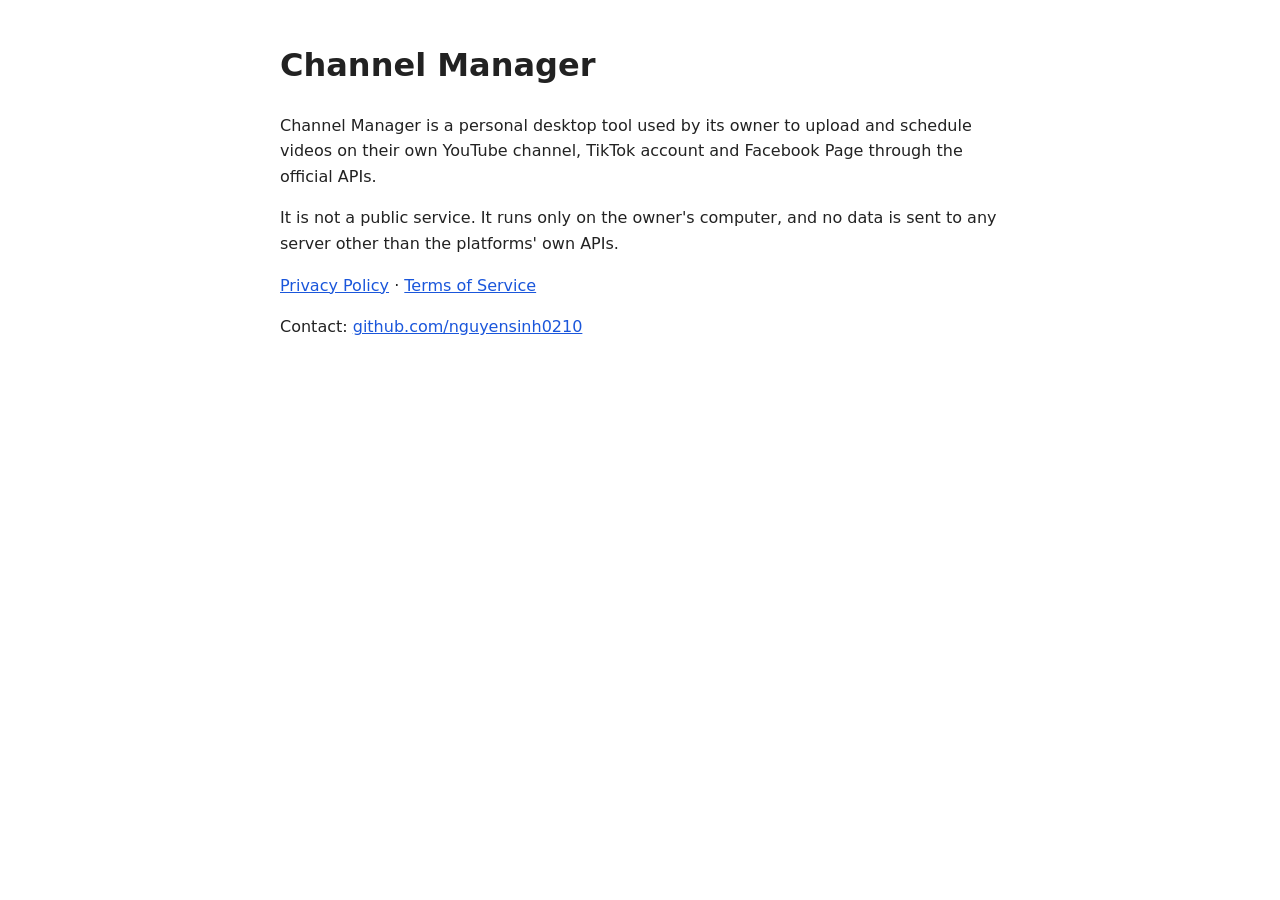
==== index.html @ 72dd4228 "Add Channel Manager home page, privacy policy and terms Co-Authored-By: Claude Opus 5.5 <noreply@ant" ====
<!doctype html>
<html lang="en">
<head>
  <meta charset="utf-8">
  <meta name="viewport" content="width=device-width, initial-scale=1">
  <title>Channel Manager</title>
  <style>
    body { font-family: system-ui, sans-serif; max-width: 720px; margin: 40px auto; padding: 0 16px; line-height: 1.6; color: #222; }
    a { color: #1a56db; }
  </style>
</head>
<body>
  <h1>Channel Manager</h1>
  <p>Channel Manager is a personal desktop tool used by its owner to upload and schedule videos
     on their own YouTube channel, TikTok account and Facebook Page through the official APIs.</p>
  <p>It is not a public service. It runs only on the owner's computer, and no data is sent to any server
     other than the platforms' own APIs.</p>
  <p><a href="privacy.html">Privacy Policy</a> · <a href="terms.html">Terms of Service</a></p>
  <p>Contact: <a href="https://github.com/nguyensinh0210">github.com/nguyensinh0210</a></p>
</body>
</html>
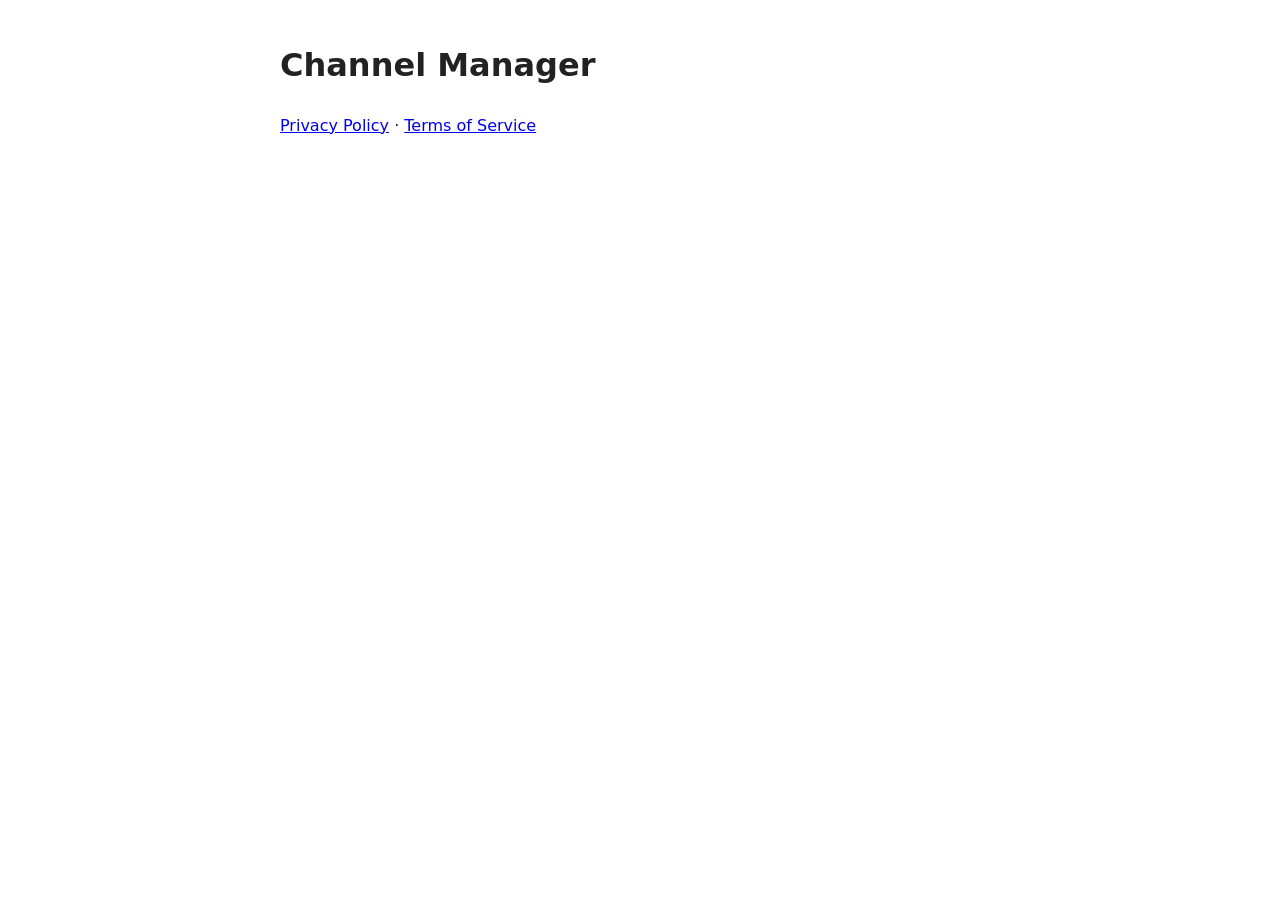
==== commit 2c04e062: "Shorten pages to minimal privacy policy and terms Co-Authored-By: Claude Opus 5.5 <noreply@anthropic" ====
--- a/index.html
+++ b/index.html
@@ -3,19 +3,14 @@
 <head>
   <meta charset="utf-8">
   <meta name="viewport" content="width=device-width, initial-scale=1">
+  <meta name="robots" content="noindex">
   <title>Channel Manager</title>
   <style>
     body { font-family: system-ui, sans-serif; max-width: 720px; margin: 40px auto; padding: 0 16px; line-height: 1.6; color: #222; }
-    a { color: #1a56db; }
   </style>
 </head>
 <body>
   <h1>Channel Manager</h1>
-  <p>Channel Manager is a personal desktop tool used by its owner to upload and schedule videos
-     on their own YouTube channel, TikTok account and Facebook Page through the official APIs.</p>
-  <p>It is not a public service. It runs only on the owner's computer, and no data is sent to any server
-     other than the platforms' own APIs.</p>
   <p><a href="privacy.html">Privacy Policy</a> · <a href="terms.html">Terms of Service</a></p>
-  <p>Contact: <a href="https://github.com/nguyensinh0210">github.com/nguyensinh0210</a></p>
 </body>
 </html>
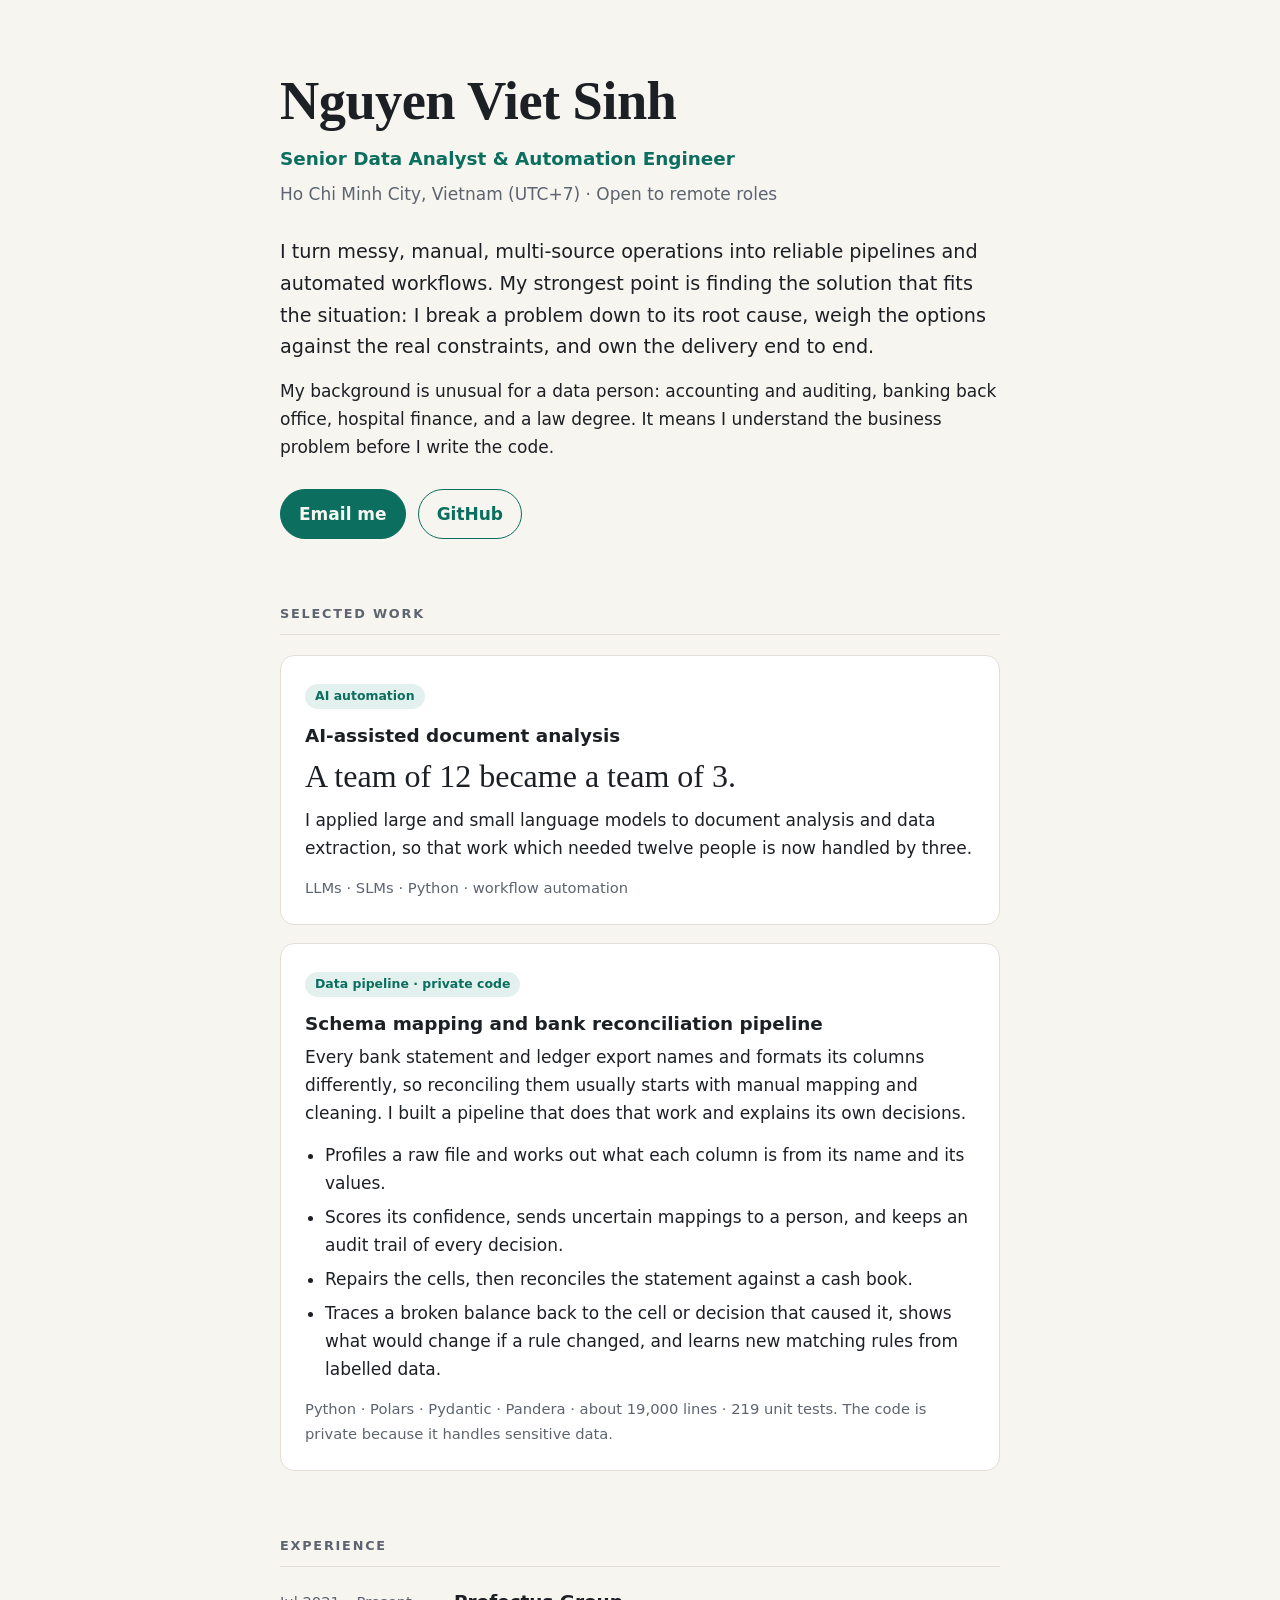
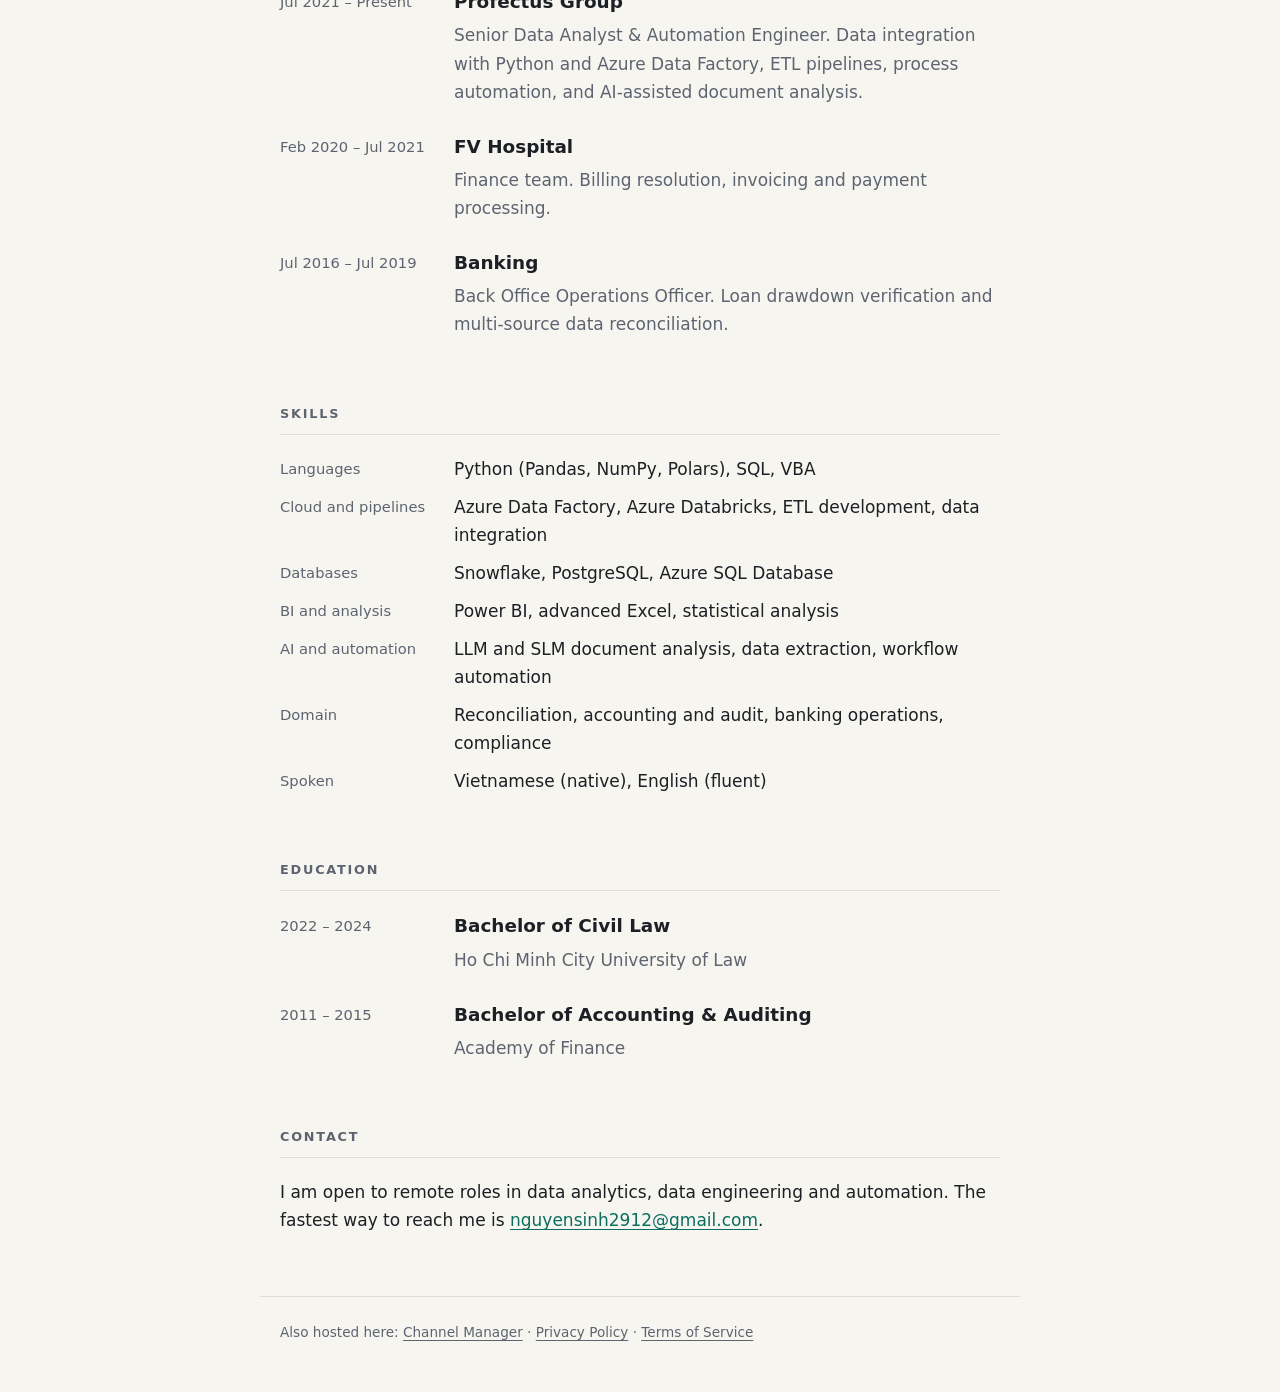
==== commit c5fe032d: "Add personal bio as home page; move Channel Manager page to channel-manager.html Co-Authored-By: Cla" ====
--- a/index.html
+++ b/index.html
@@ -3,14 +3,145 @@
 <head>
   <meta charset="utf-8">
   <meta name="viewport" content="width=device-width, initial-scale=1">
-  <meta name="robots" content="noindex">
-  <title>Channel Manager</title>
+  <title>Nguyen Viet Sinh | Data &amp; Automation Engineer</title>
+  <meta name="description" content="Senior data analyst and automation engineer in Ho Chi Minh City. Data pipelines, reconciliation and AI-assisted automation. Open to remote roles.">
   <style>
-    body { font-family: system-ui, sans-serif; max-width: 720px; margin: 40px auto; padding: 0 16px; line-height: 1.6; color: #222; }
+    :root {
+      --bg: #f7f5f0; --surface: #ffffff; --text: #1c1f24; --muted: #5d6470;
+      --line: #e2ded5; --accent: #0b6e5f; --accent-soft: #e3f1ee;
+    }
+    @media (prefers-color-scheme: dark) {
+      :root {
+        --bg: #14171a; --surface: #1c2024; --text: #e8e6e1; --muted: #9aa1ab;
+        --line: #2c3238; --accent: #5cc9b5; --accent-soft: #1d3530;
+      }
+    }
+    * { box-sizing: border-box; }
+    body {
+      margin: 0; background: var(--bg); color: var(--text);
+      font-family: system-ui, -apple-system, "Segoe UI", Roboto, sans-serif;
+      line-height: 1.65; font-size: 17px;
+    }
+    main { max-width: 760px; margin: 0 auto; padding: 72px 20px 48px; }
+    a { color: var(--accent); text-underline-offset: 3px; }
+    h1 { font-family: Georgia, "Times New Roman", serif; font-size: clamp(2.2rem, 7vw, 3.4rem); line-height: 1.1; margin: 0 0 12px; letter-spacing: -0.01em; }
+    h2 { font-size: 0.8rem; text-transform: uppercase; letter-spacing: 0.14em; color: var(--muted); margin: 64px 0 20px; padding-bottom: 10px; border-bottom: 1px solid var(--line); }
+    h3 { font-size: 1.15rem; margin: 0 0 4px; }
+    p { margin: 0 0 14px; }
+    .role { font-size: 1.15rem; color: var(--accent); font-weight: 600; margin: 0 0 6px; }
+    .where { color: var(--muted); margin: 0 0 28px; }
+    .lead { font-size: 1.2rem; max-width: 62ch; }
+    .links { display: flex; flex-wrap: wrap; gap: 12px; margin-top: 28px; }
+    .btn { display: inline-block; padding: 10px 18px; border-radius: 999px; text-decoration: none; font-weight: 600; border: 1px solid var(--accent); }
+    .btn.primary { background: var(--accent); color: var(--bg); }
+    .card { background: var(--surface); border: 1px solid var(--line); border-radius: 14px; padding: 24px; margin-bottom: 18px; }
+    .card .tag { display: inline-block; font-size: 0.78rem; background: var(--accent-soft); color: var(--accent); padding: 2px 10px; border-radius: 999px; margin-bottom: 12px; font-weight: 600; }
+    .stat { font-family: Georgia, serif; font-size: 2rem; line-height: 1.2; margin: 6px 0 10px; }
+    .card ul { margin: 10px 0 0; padding-left: 20px; }
+    .card li { margin-bottom: 6px; }
+    .stack { color: var(--muted); font-size: 0.92rem; margin: 14px 0 0; }
+    .job { display: grid; grid-template-columns: 150px 1fr; gap: 6px 24px; margin-bottom: 26px; }
+    .job .when { color: var(--muted); font-size: 0.92rem; padding-top: 3px; }
+    .job p { margin: 0; color: var(--muted); }
+    .skills { display: grid; grid-template-columns: 150px 1fr; gap: 10px 24px; margin: 0; }
+    .skills dt { color: var(--muted); font-size: 0.92rem; padding-top: 2px; }
+    .skills dd { margin: 0; }
+    footer { max-width: 760px; margin: 0 auto; padding: 24px 20px 48px; color: var(--muted); font-size: 0.85rem; border-top: 1px solid var(--line); }
+    footer a { color: var(--muted); }
+    @media (max-width: 560px) {
+      main { padding-top: 48px; }
+      .job, .skills { grid-template-columns: 1fr; gap: 2px; }
+      .skills dd { margin-bottom: 10px; }
+    }
   </style>
 </head>
 <body>
-  <h1>Channel Manager</h1>
-  <p><a href="privacy.html">Privacy Policy</a> · <a href="terms.html">Terms of Service</a></p>
+<main>
+  <header>
+    <h1>Nguyen Viet Sinh</h1>
+    <p class="role">Senior Data Analyst &amp; Automation Engineer</p>
+    <p class="where">Ho Chi Minh City, Vietnam (UTC+7) · Open to remote roles</p>
+    <p class="lead">I turn messy, manual, multi-source operations into reliable pipelines and automated workflows. My strongest point is finding the solution that fits the situation: I break a problem down to its root cause, weigh the options against the real constraints, and own the delivery end to end.</p>
+    <p>My background is unusual for a data person: accounting and auditing, banking back office, hospital finance, and a law degree. It means I understand the business problem before I write the code.</p>
+    <div class="links">
+      <a class="btn primary" href="mailto:nguyensinh2912@gmail.com">Email me</a>
+      <a class="btn" href="https://github.com/nguyensinh0210">GitHub</a>
+    </div>
+  </header>
+
+  <h2>Selected work</h2>
+
+  <article class="card">
+    <span class="tag">AI automation</span>
+    <h3>AI-assisted document analysis</h3>
+    <p class="stat">A team of 12 became a team of 3.</p>
+    <p>I applied large and small language models to document analysis and data extraction, so that work which needed twelve people is now handled by three.</p>
+    <p class="stack">LLMs · SLMs · Python · workflow automation</p>
+  </article>
+
+  <article class="card">
+    <span class="tag">Data pipeline · private code</span>
+    <h3>Schema mapping and bank reconciliation pipeline</h3>
+    <p>Every bank statement and ledger export names and formats its columns differently, so reconciling them usually starts with manual mapping and cleaning. I built a pipeline that does that work and explains its own decisions.</p>
+    <ul>
+      <li>Profiles a raw file and works out what each column is from its name and its values.</li>
+      <li>Scores its confidence, sends uncertain mappings to a person, and keeps an audit trail of every decision.</li>
+      <li>Repairs the cells, then reconciles the statement against a cash book.</li>
+      <li>Traces a broken balance back to the cell or decision that caused it, shows what would change if a rule changed, and learns new matching rules from labelled data.</li>
+    </ul>
+    <p class="stack">Python · Polars · Pydantic · Pandera · about 19,000 lines · 219 unit tests. The code is private because it handles sensitive data.</p>
+  </article>
+
+  <h2>Experience</h2>
+
+  <div class="job">
+    <div class="when">Jul 2021 – Present</div>
+    <div>
+      <h3>Profectus Group</h3>
+      <p>Senior Data Analyst &amp; Automation Engineer. Data integration with Python and Azure Data Factory, ETL pipelines, process automation, and AI-assisted document analysis.</p>
+    </div>
+  </div>
+  <div class="job">
+    <div class="when">Feb 2020 – Jul 2021</div>
+    <div>
+      <h3>FV Hospital</h3>
+      <p>Finance team. Billing resolution, invoicing and payment processing.</p>
+    </div>
+  </div>
+  <div class="job">
+    <div class="when">Jul 2016 – Jul 2019</div>
+    <div>
+      <h3>Banking</h3>
+      <p>Back Office Operations Officer. Loan drawdown verification and multi-source data reconciliation.</p>
+    </div>
+  </div>
+
+  <h2>Skills</h2>
+  <dl class="skills">
+    <dt>Languages</dt><dd>Python (Pandas, NumPy, Polars), SQL, VBA</dd>
+    <dt>Cloud and pipelines</dt><dd>Azure Data Factory, Azure Databricks, ETL development, data integration</dd>
+    <dt>Databases</dt><dd>Snowflake, PostgreSQL, Azure SQL Database</dd>
+    <dt>BI and analysis</dt><dd>Power BI, advanced Excel, statistical analysis</dd>
+    <dt>AI and automation</dt><dd>LLM and SLM document analysis, data extraction, workflow automation</dd>
+    <dt>Domain</dt><dd>Reconciliation, accounting and audit, banking operations, compliance</dd>
+    <dt>Spoken</dt><dd>Vietnamese (native), English (fluent)</dd>
+  </dl>
+
+  <h2>Education</h2>
+  <div class="job">
+    <div class="when">2022 – 2024</div>
+    <div><h3>Bachelor of Civil Law</h3><p>Ho Chi Minh City University of Law</p></div>
+  </div>
+  <div class="job">
+    <div class="when">2011 – 2015</div>
+    <div><h3>Bachelor of Accounting &amp; Auditing</h3><p>Academy of Finance</p></div>
+  </div>
+
+  <h2>Contact</h2>
+  <p>I am open to remote roles in data analytics, data engineering and automation. The fastest way to reach me is <a href="mailto:nguyensinh2912@gmail.com">nguyensinh2912@gmail.com</a>.</p>
+</main>
+<footer>
+  Also hosted here: <a href="channel-manager.html">Channel Manager</a> · <a href="privacy.html">Privacy Policy</a> · <a href="terms.html">Terms of Service</a>
+</footer>
 </body>
 </html>
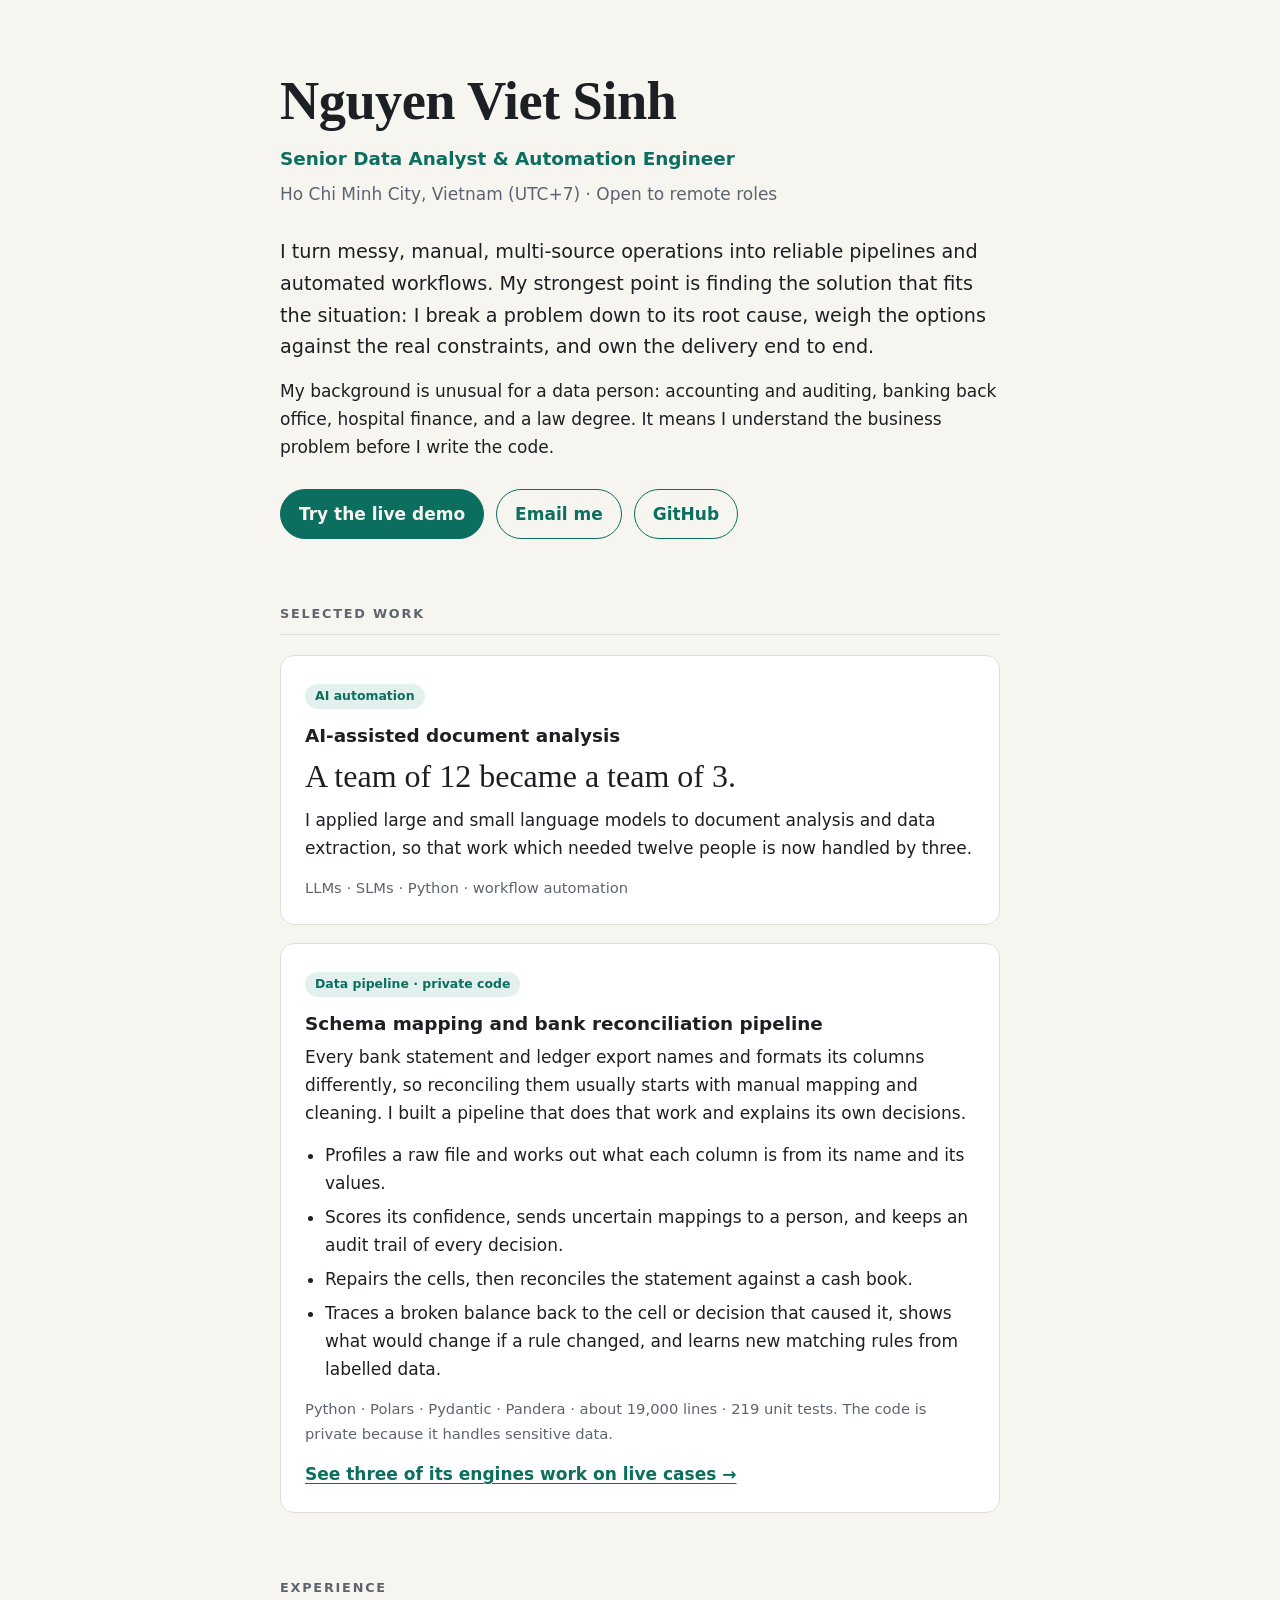
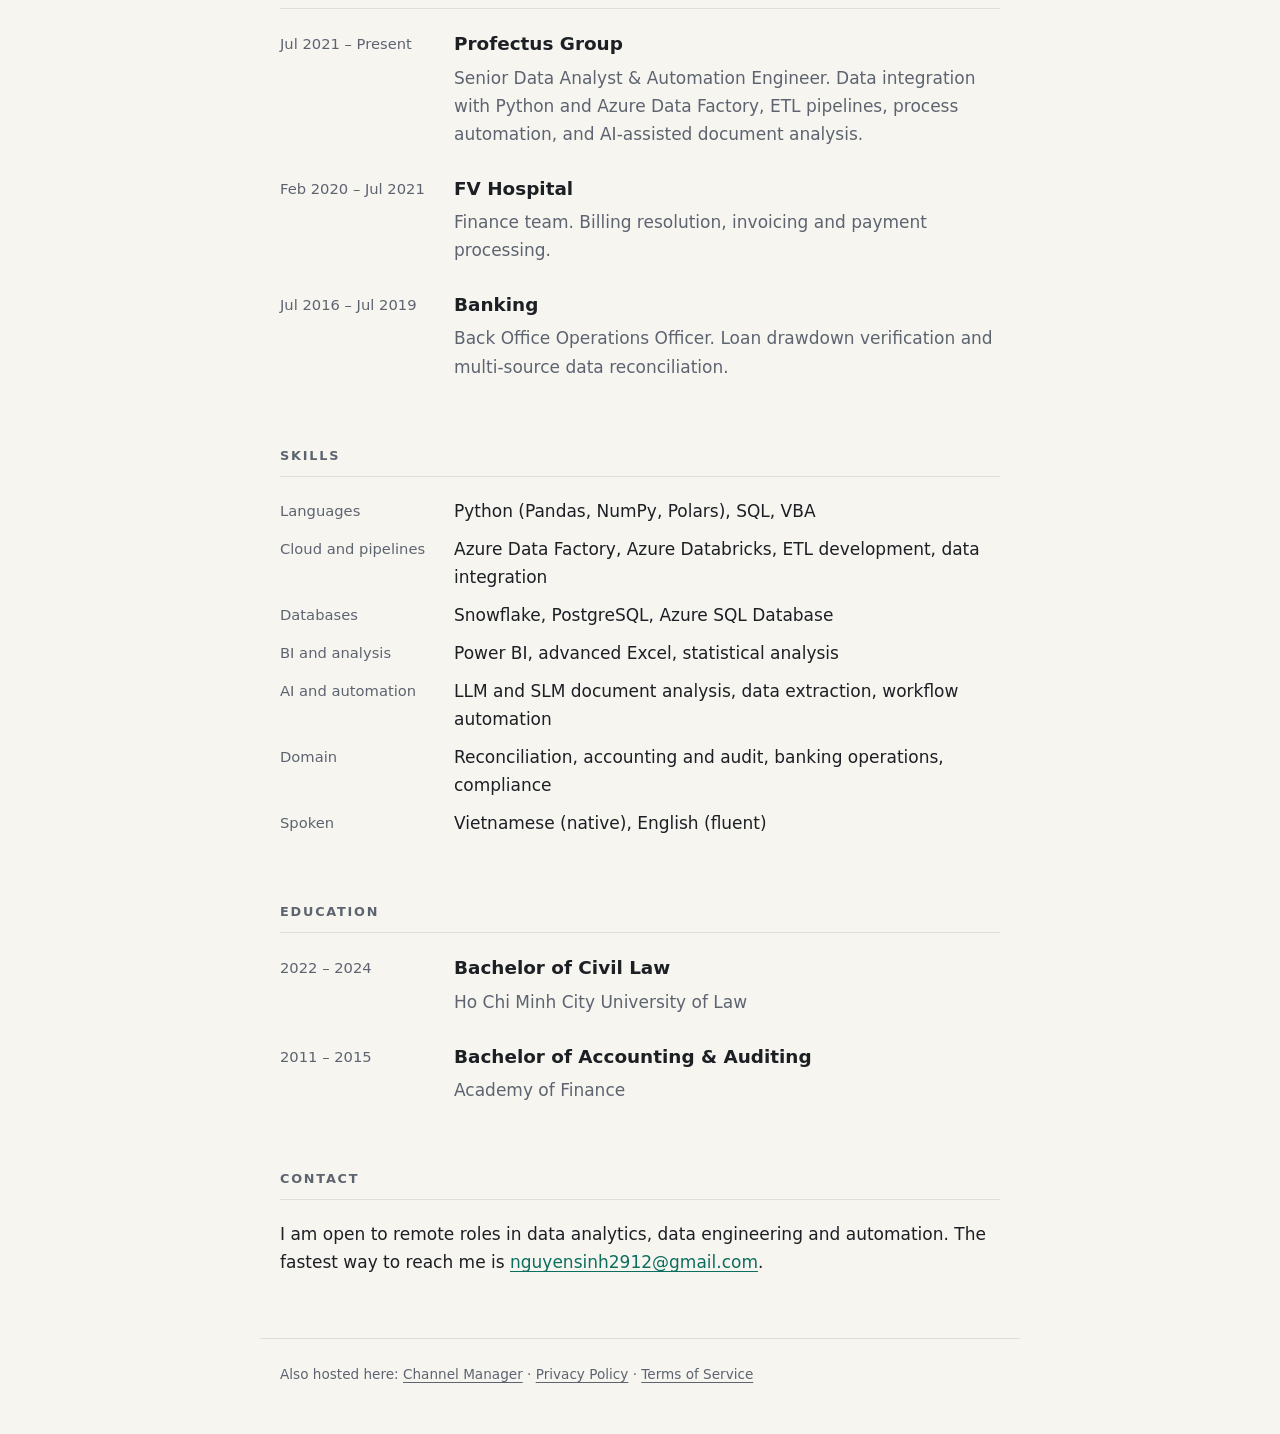
==== commit 782413ce: "Add live rule-engine demo on made-up data; mark pages noindex Co-Authored-By: Claude Fable 5.2 <nore" ====
--- a/index.html
+++ b/index.html
@@ -3,6 +3,7 @@
 <head>
   <meta charset="utf-8">
   <meta name="viewport" content="width=device-width, initial-scale=1">
+  <meta name="robots" content="noindex">
   <title>Nguyen Viet Sinh | Data &amp; Automation Engineer</title>
   <meta name="description" content="Senior data analyst and automation engineer in Ho Chi Minh City. Data pipelines, reconciliation and AI-assisted automation. Open to remote roles.">
   <style>
@@ -64,7 +65,8 @@
     <p class="lead">I turn messy, manual, multi-source operations into reliable pipelines and automated workflows. My strongest point is finding the solution that fits the situation: I break a problem down to its root cause, weigh the options against the real constraints, and own the delivery end to end.</p>
     <p>My background is unusual for a data person: accounting and auditing, banking back office, hospital finance, and a law degree. It means I understand the business problem before I write the code.</p>
     <div class="links">
-      <a class="btn primary" href="mailto:nguyensinh2912@gmail.com">Email me</a>
+      <a class="btn primary" href="demo.html">Try the live demo</a>
+      <a class="btn" href="mailto:nguyensinh2912@gmail.com">Email me</a>
       <a class="btn" href="https://github.com/nguyensinh0210">GitHub</a>
     </div>
   </header>
@@ -90,6 +92,7 @@
       <li>Traces a broken balance back to the cell or decision that caused it, shows what would change if a rule changed, and learns new matching rules from labelled data.</li>
     </ul>
     <p class="stack">Python · Polars · Pydantic · Pandera · about 19,000 lines · 219 unit tests. The code is private because it handles sensitive data.</p>
+    <p style="margin:14px 0 0"><a href="demo.html"><strong>See three of its engines work on live cases &rarr;</strong></a></p>
   </article>
 
   <h2>Experience</h2>
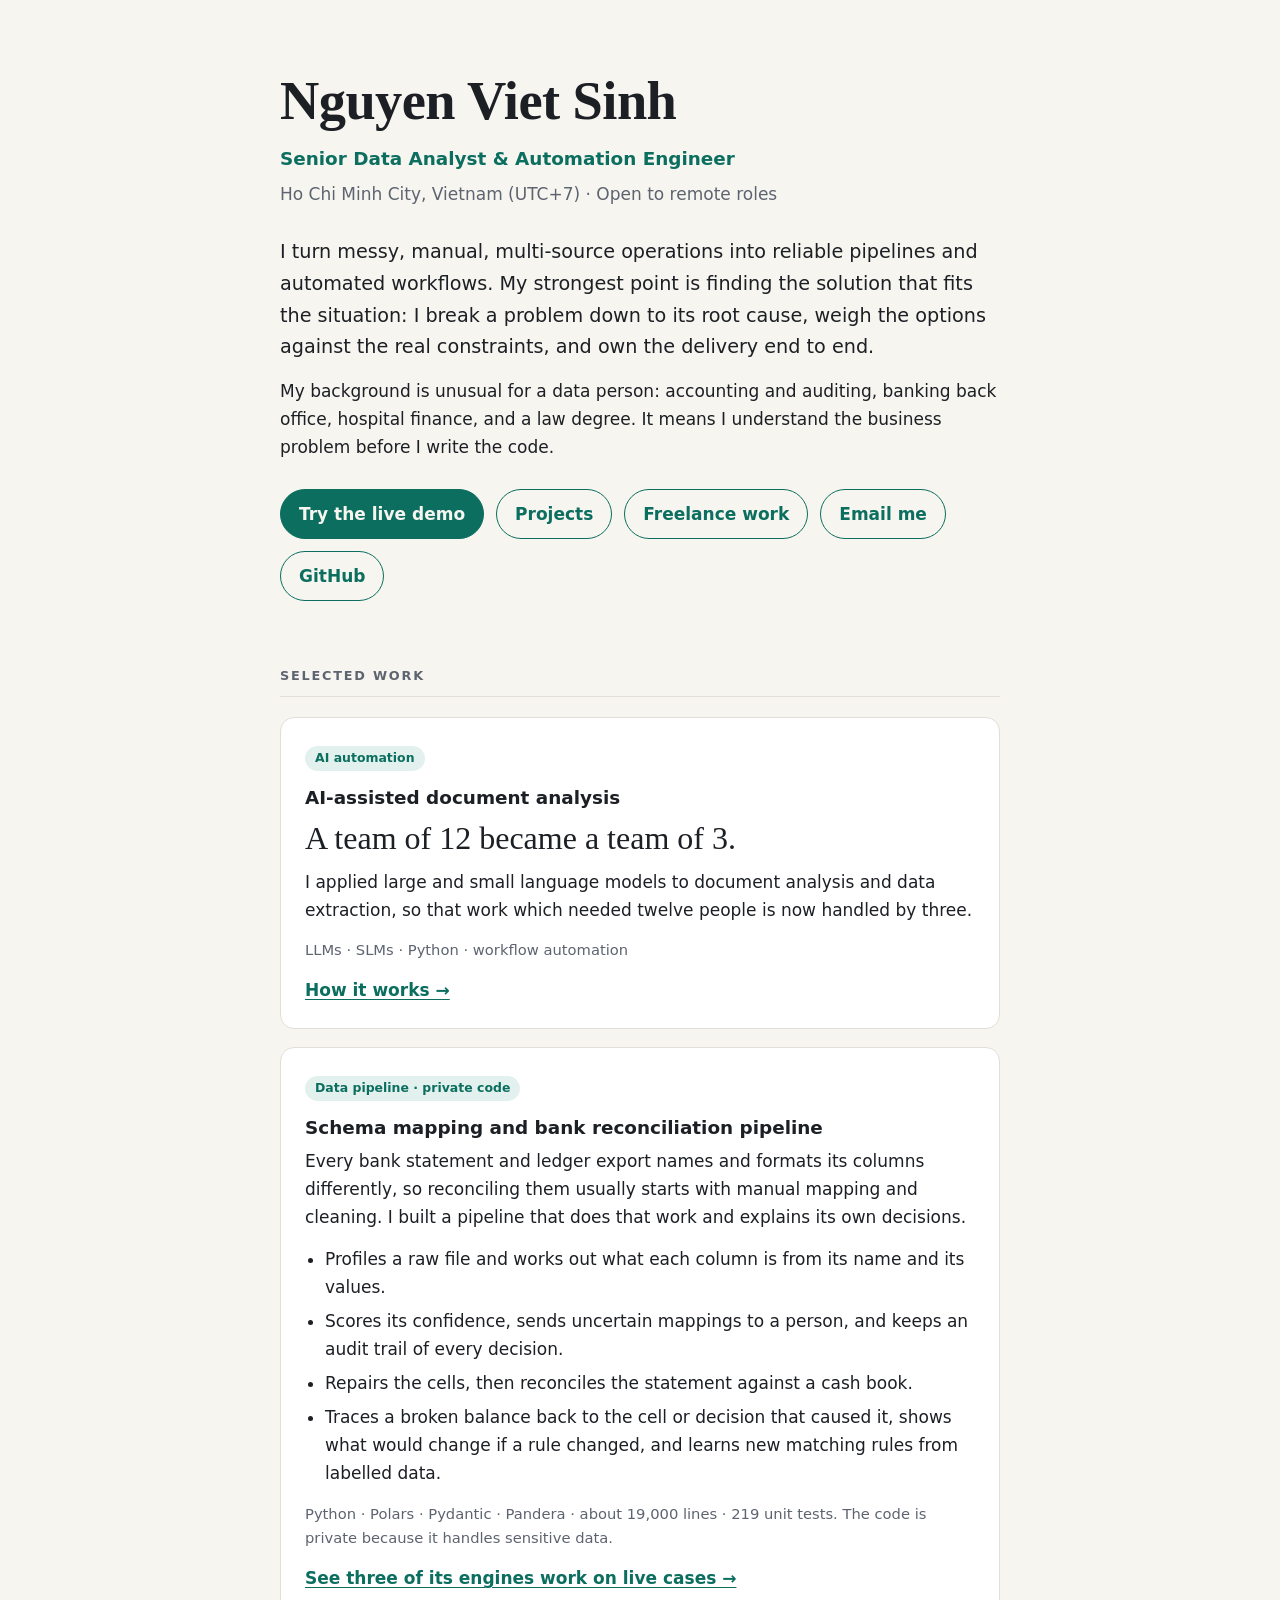
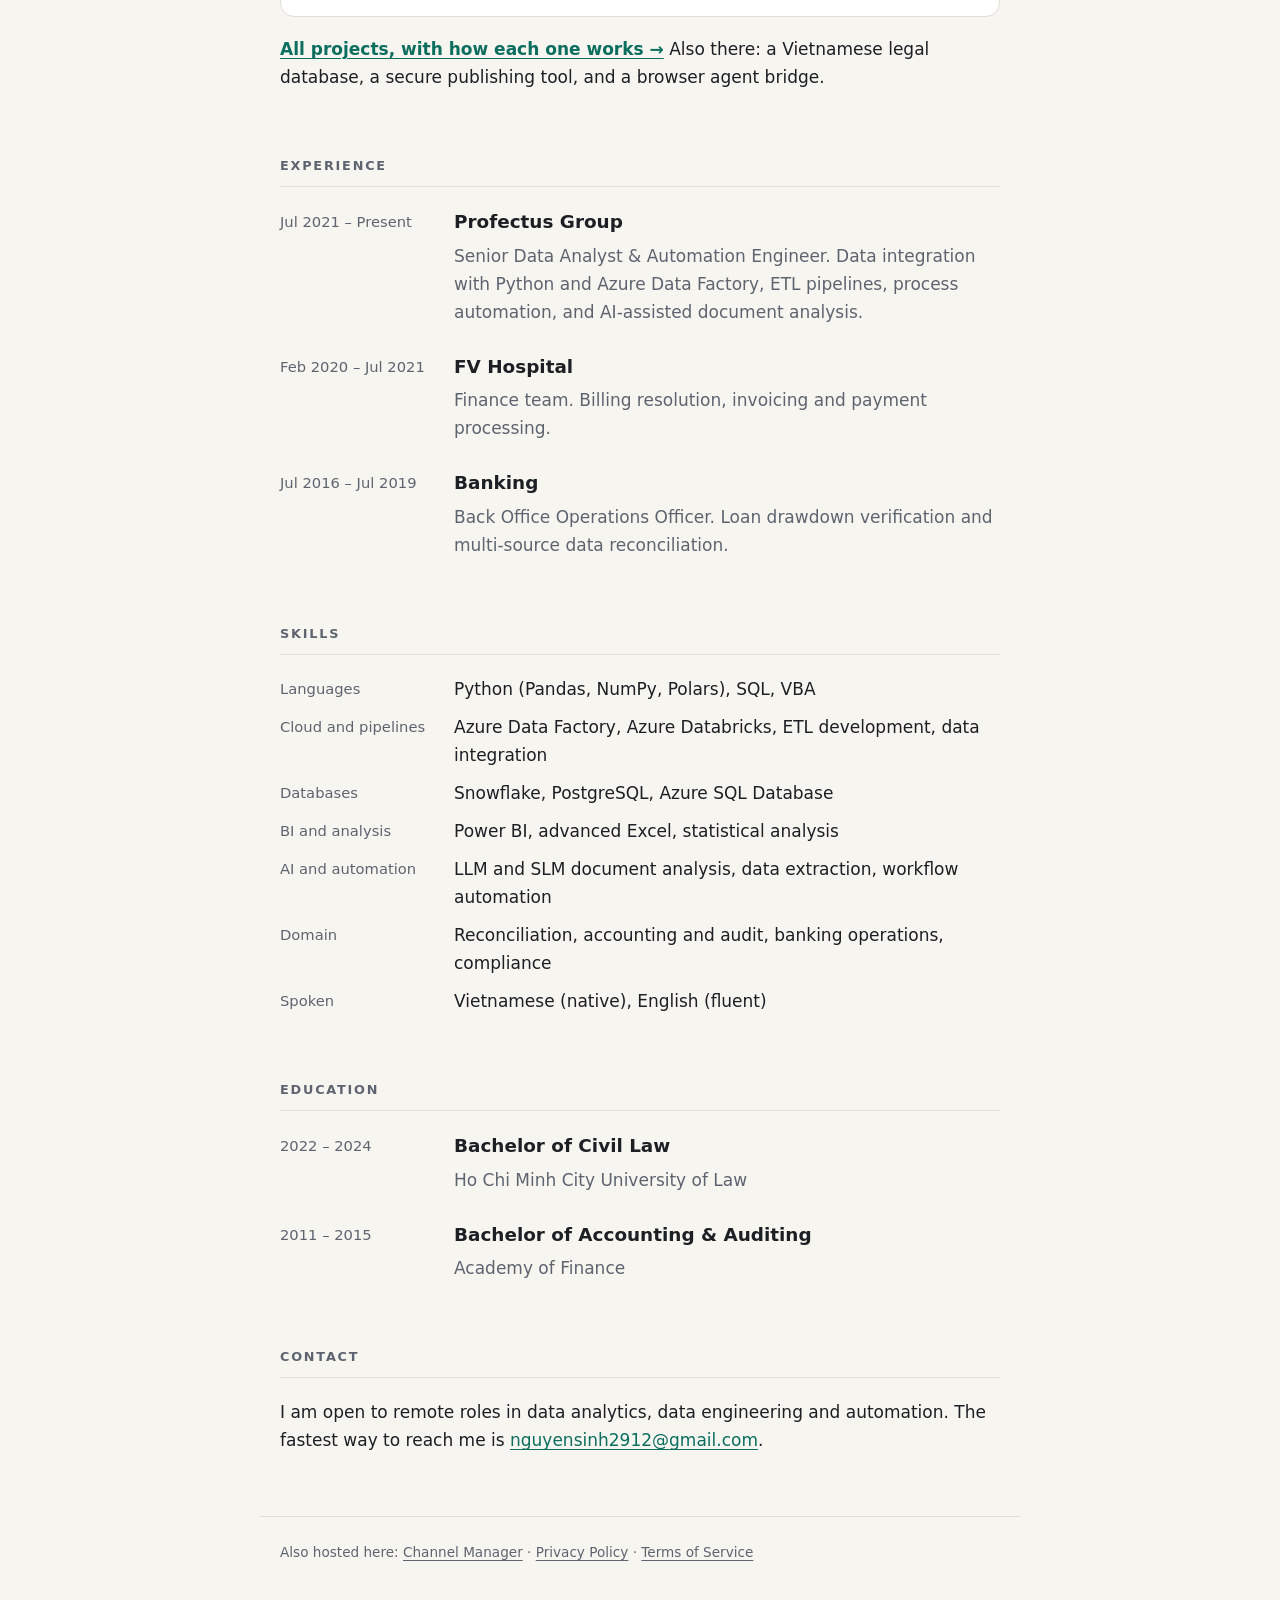
==== commit f76175fc: "Add projects page with how each project works, and a freelance services page Co-Authored-By: Claude " ====
--- a/index.html
+++ b/index.html
@@ -66,6 +66,8 @@
     <p>My background is unusual for a data person: accounting and auditing, banking back office, hospital finance, and a law degree. It means I understand the business problem before I write the code.</p>
     <div class="links">
       <a class="btn primary" href="demo.html">Try the live demo</a>
+      <a class="btn" href="projects.html">Projects</a>
+      <a class="btn" href="freelance.html">Freelance work</a>
       <a class="btn" href="mailto:nguyensinh2912@gmail.com">Email me</a>
       <a class="btn" href="https://github.com/nguyensinh0210">GitHub</a>
     </div>
@@ -79,6 +81,7 @@
     <p class="stat">A team of 12 became a team of 3.</p>
     <p>I applied large and small language models to document analysis and data extraction, so that work which needed twelve people is now handled by three.</p>
     <p class="stack">LLMs · SLMs · Python · workflow automation</p>
+    <p style="margin:14px 0 0"><a href="projects.html#documents"><strong>How it works &rarr;</strong></a></p>
   </article>
 
   <article class="card">
@@ -94,6 +97,8 @@
     <p class="stack">Python · Polars · Pydantic · Pandera · about 19,000 lines · 219 unit tests. The code is private because it handles sensitive data.</p>
     <p style="margin:14px 0 0"><a href="demo.html"><strong>See three of its engines work on live cases &rarr;</strong></a></p>
   </article>
+
+  <p><a href="projects.html"><strong>All projects, with how each one works &rarr;</strong></a> Also there: a Vietnamese legal database, a secure publishing tool, and a browser agent bridge.</p>
 
   <h2>Experience</h2>
 
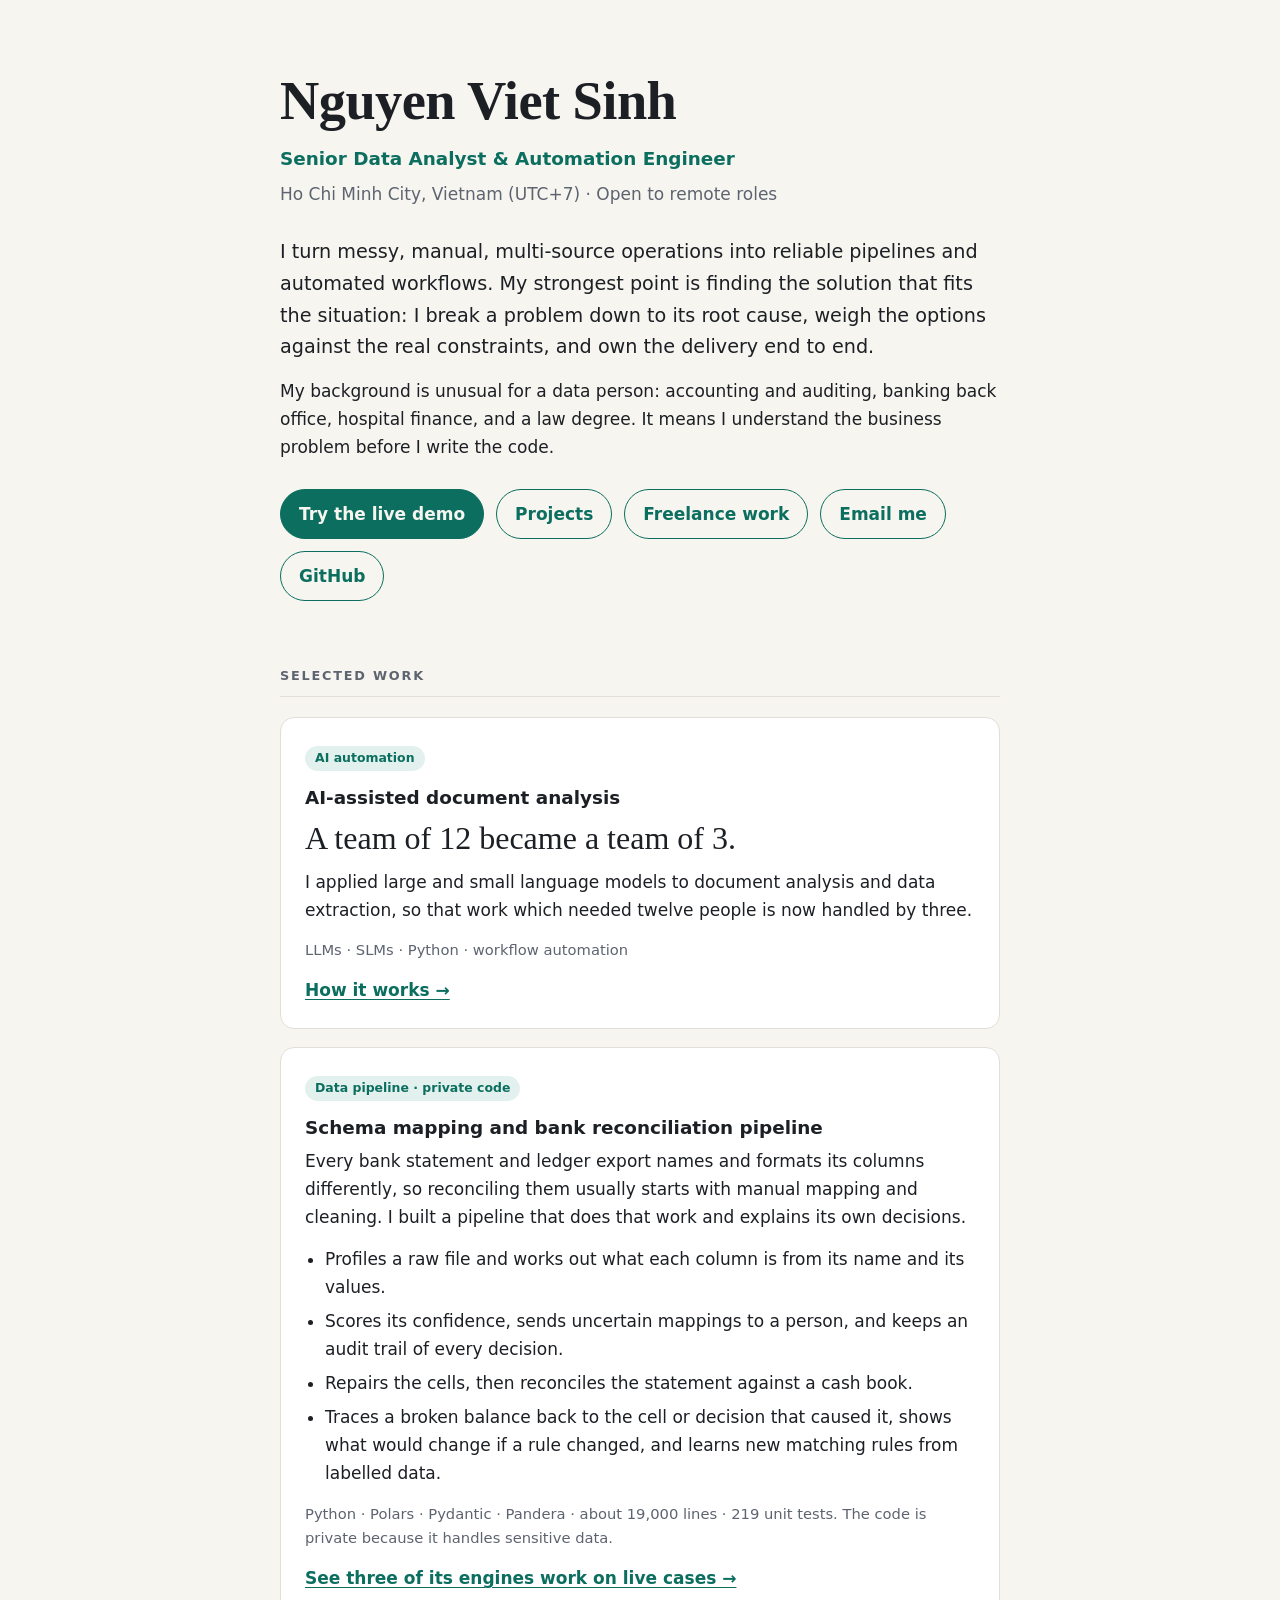
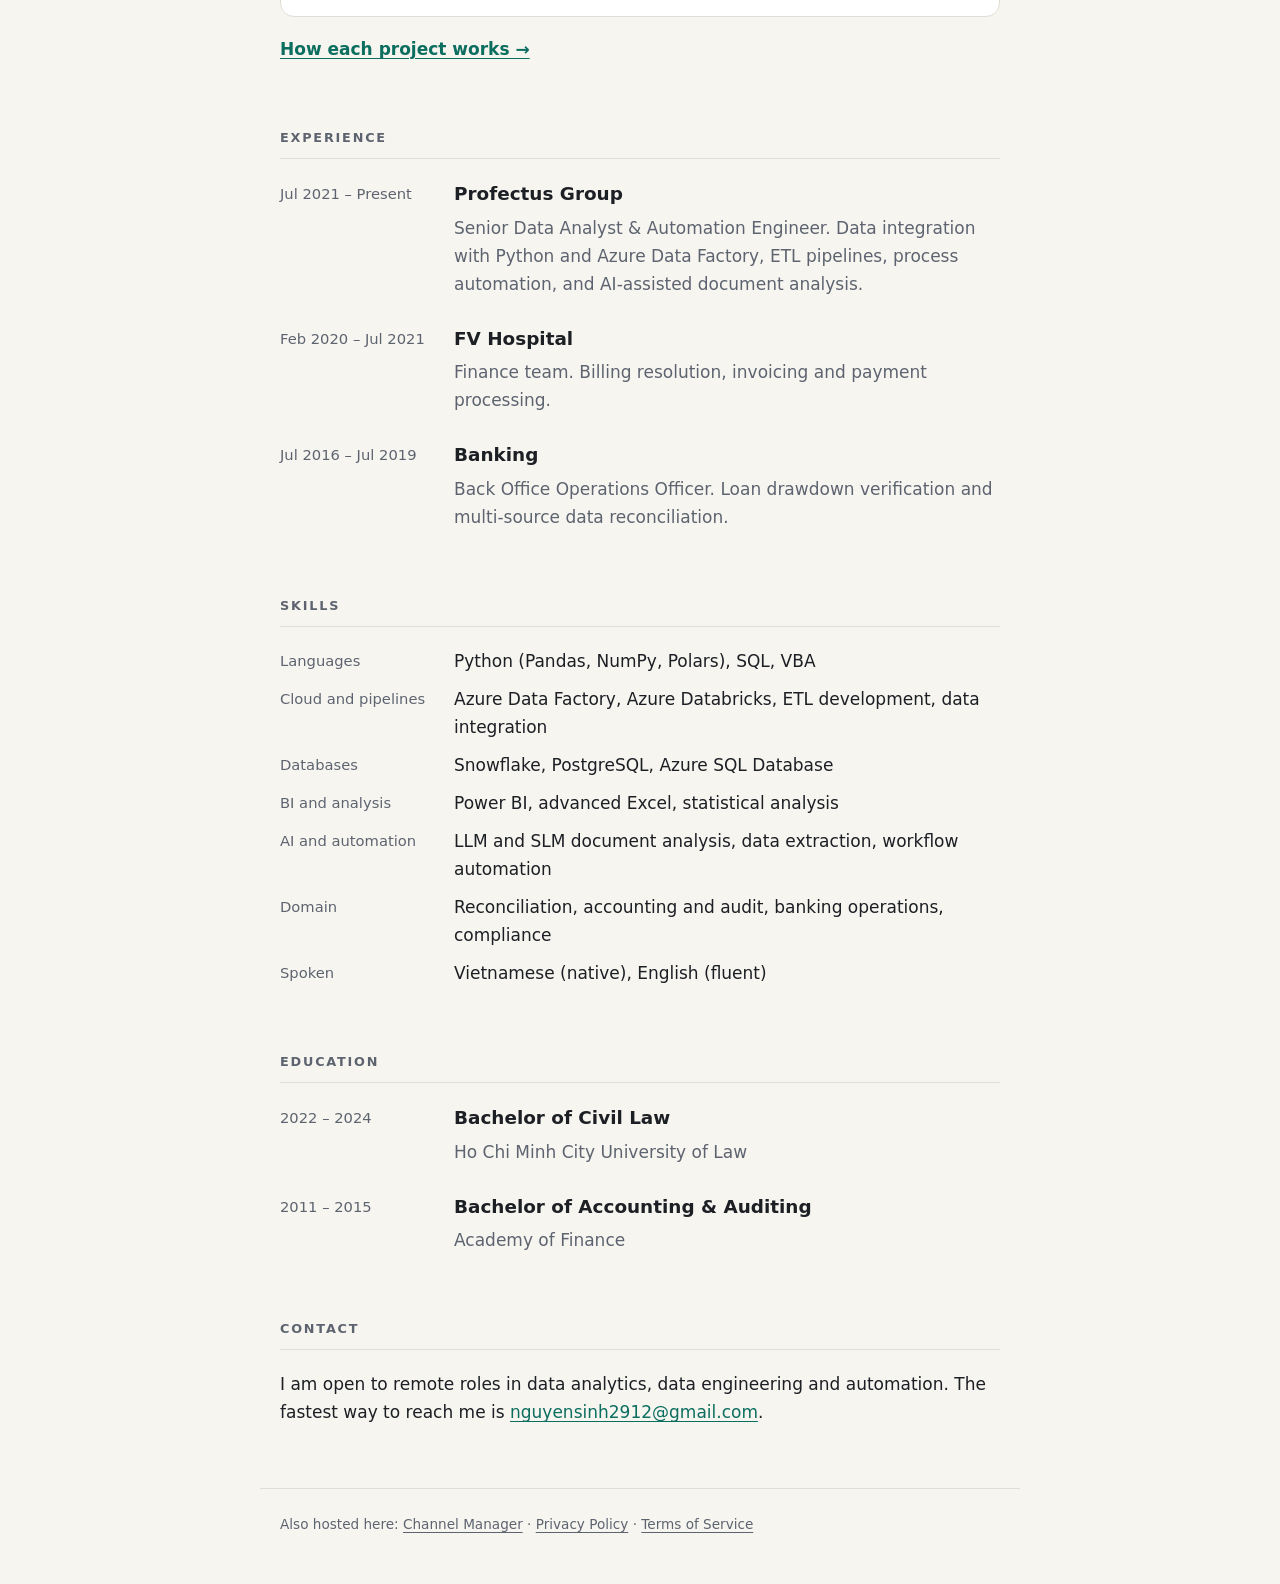
==== commit 002bb4b3: "Remove four personal projects from the projects page Co-Authored-By: Claude Fable 5.2 <noreply@anthr" ====
--- a/index.html
+++ b/index.html
@@ -98,7 +98,7 @@
     <p style="margin:14px 0 0"><a href="demo.html"><strong>See three of its engines work on live cases &rarr;</strong></a></p>
   </article>
 
-  <p><a href="projects.html"><strong>All projects, with how each one works &rarr;</strong></a> Also there: a Vietnamese legal database, a secure publishing tool, and a browser agent bridge.</p>
+  <p><a href="projects.html"><strong>How each project works &rarr;</strong></a></p>
 
   <h2>Experience</h2>
 
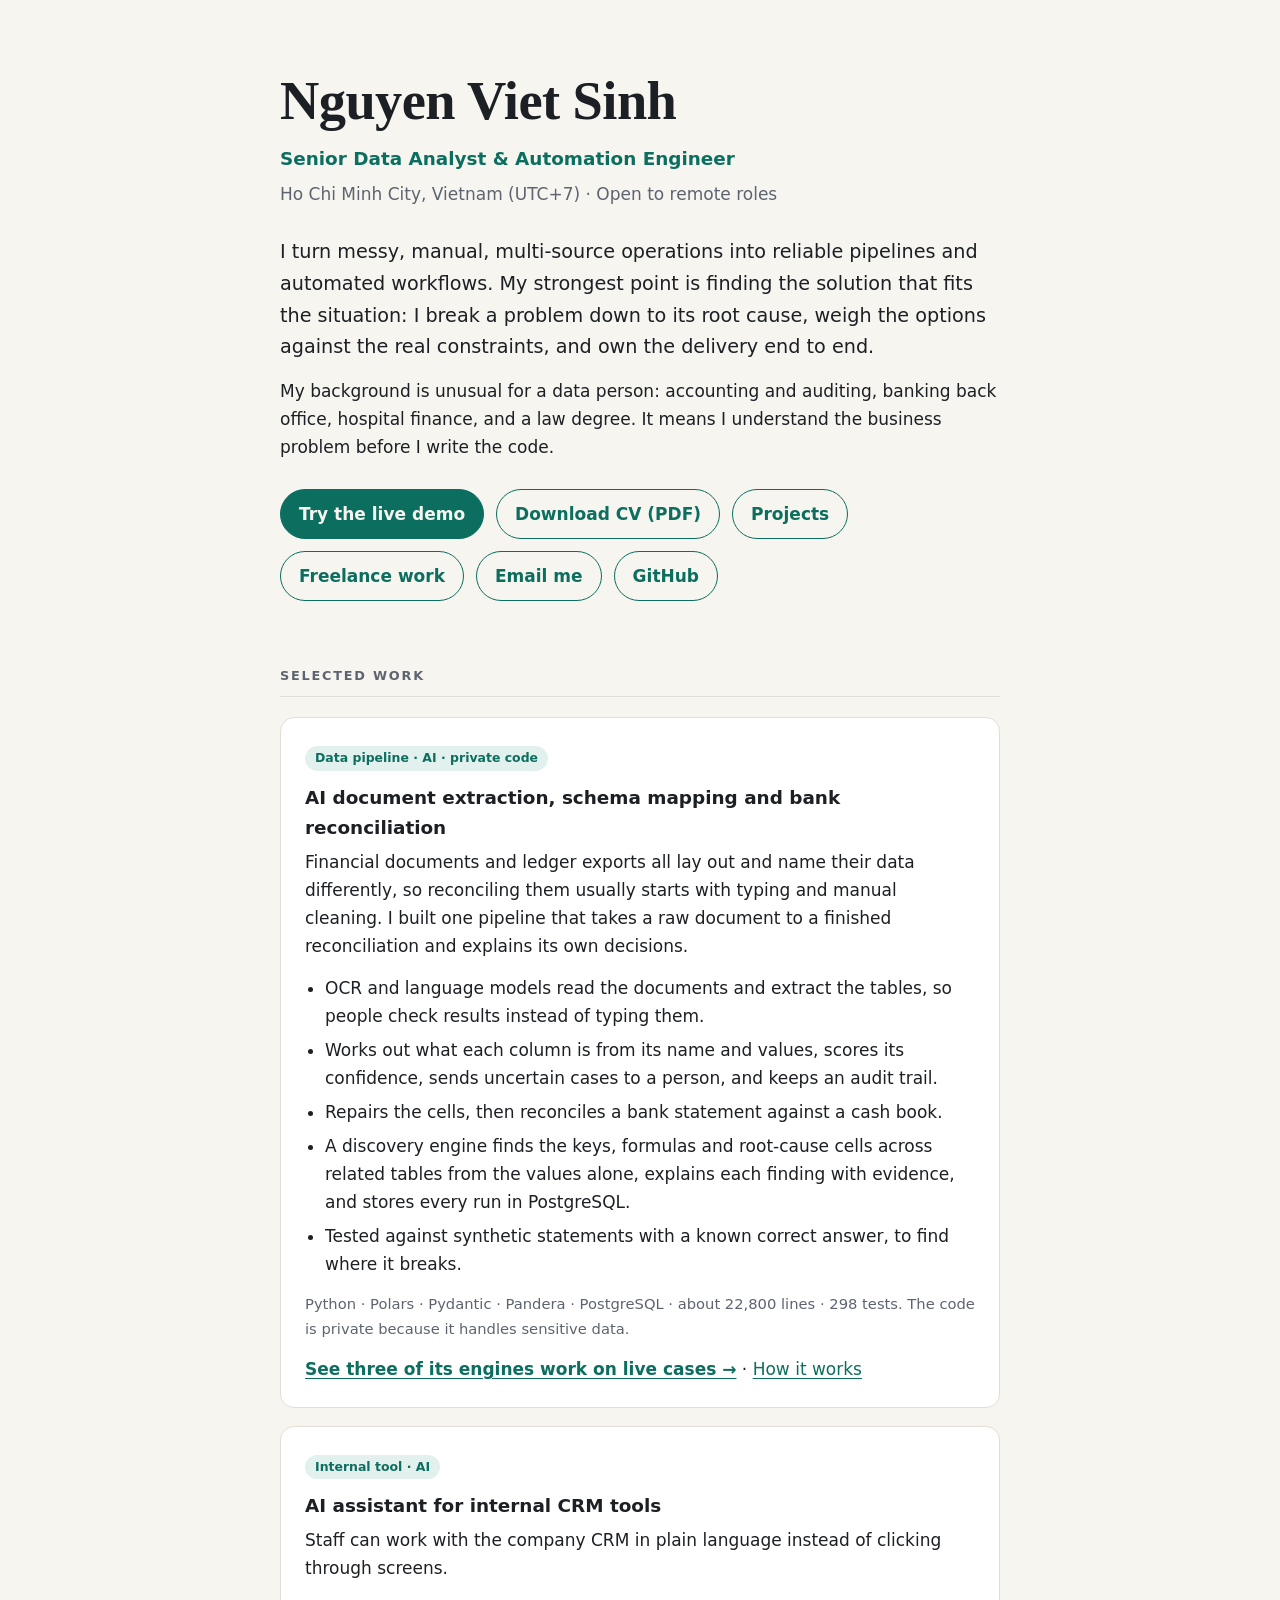
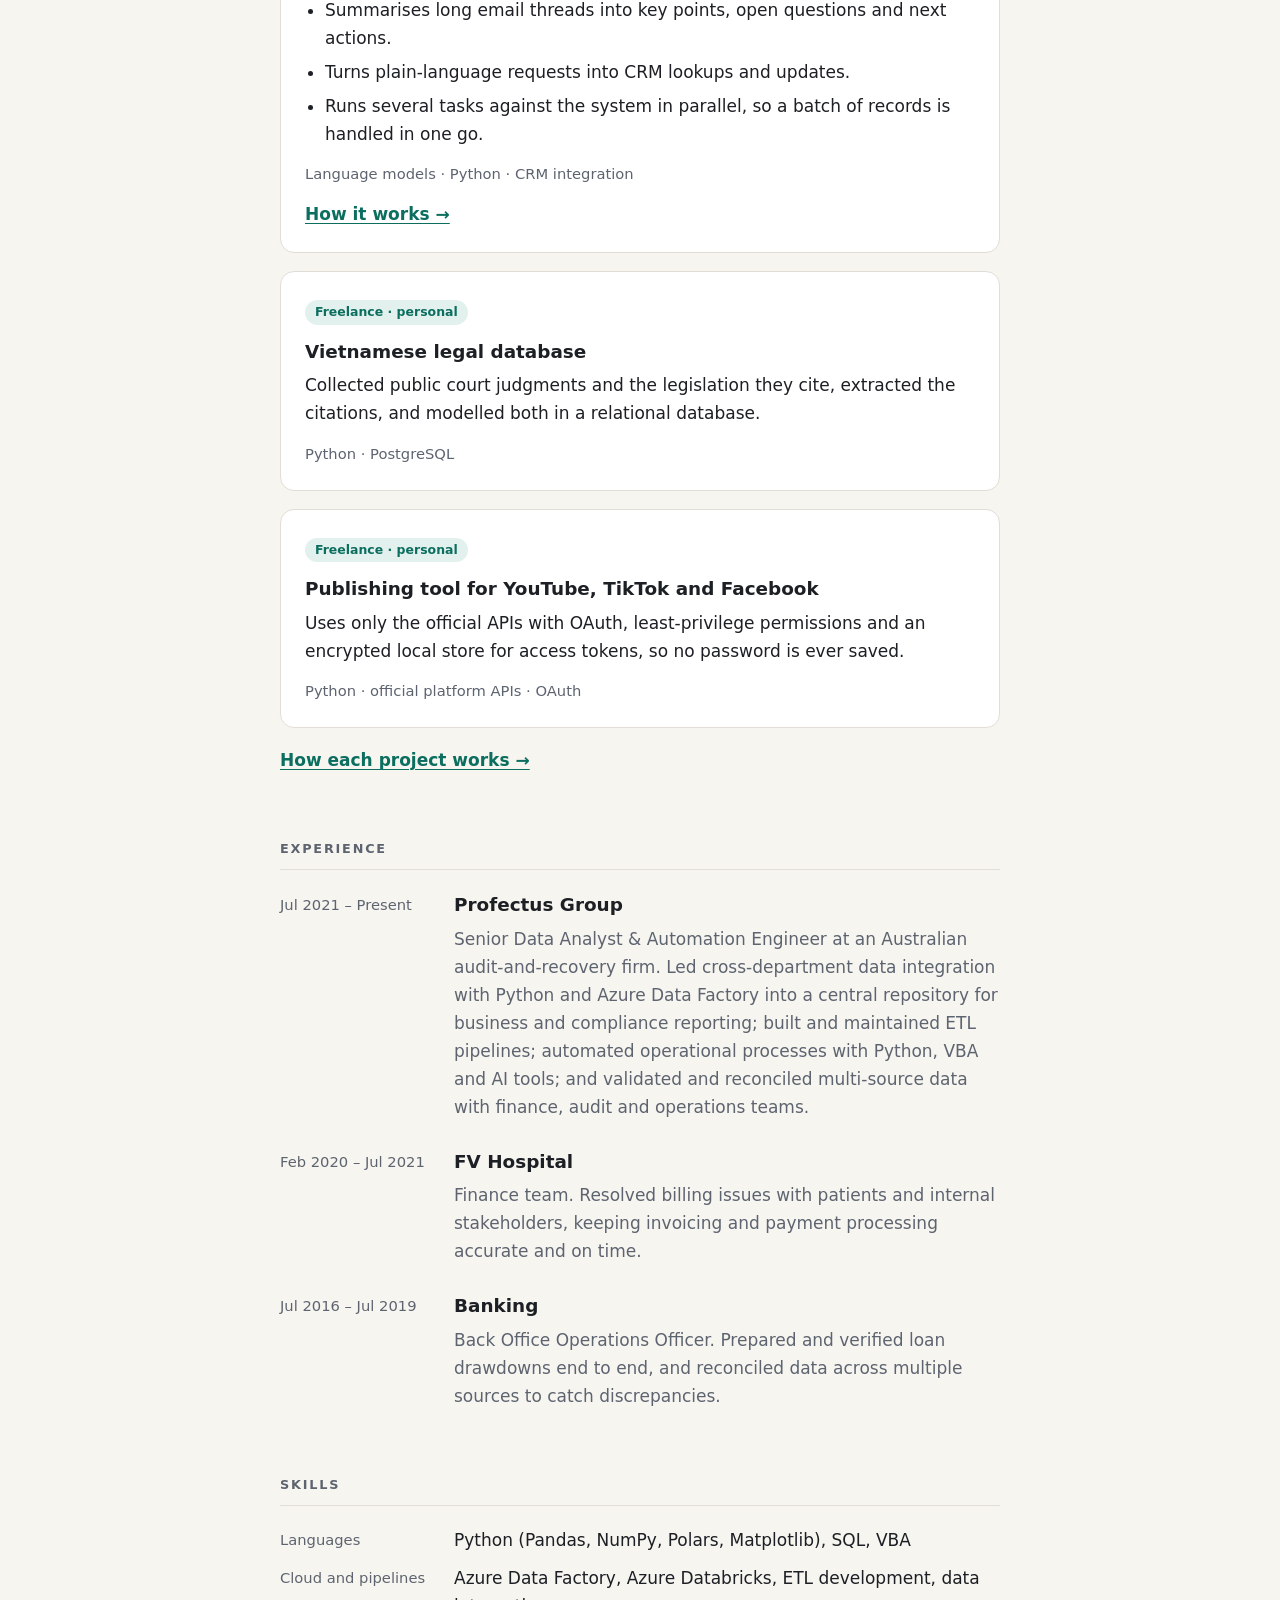
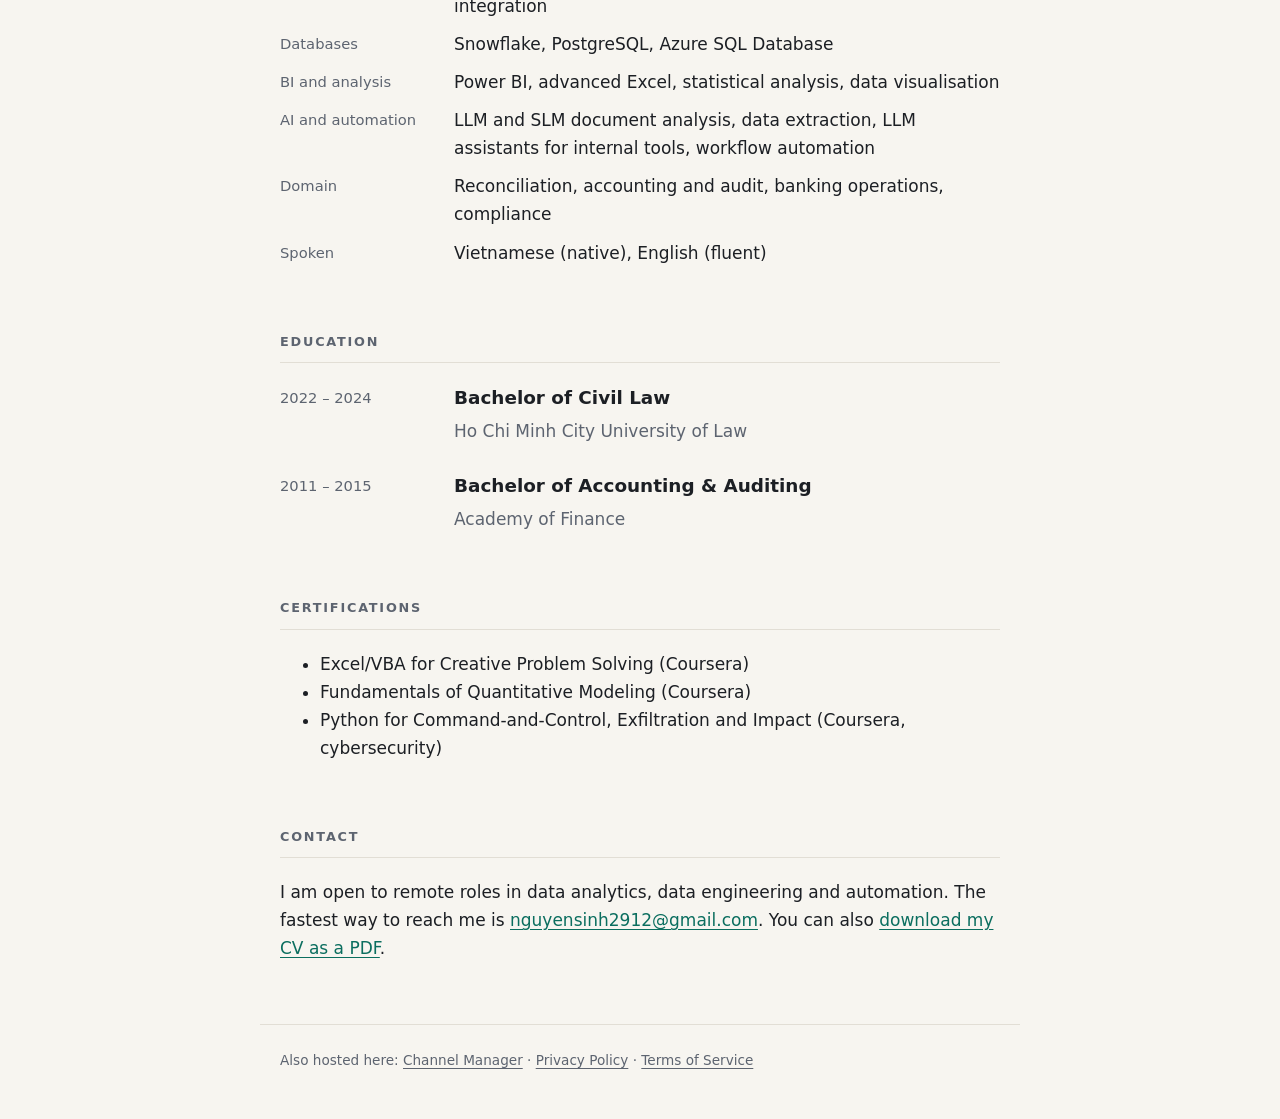
==== commit 2cf8ae65: "Update CV and project pages Combine the document extraction and reconciliation projects into one pip" ====
--- a/index.html
+++ b/index.html
@@ -66,6 +66,7 @@
     <p>My background is unusual for a data person: accounting and auditing, banking back office, hospital finance, and a law degree. It means I understand the business problem before I write the code.</p>
     <div class="links">
       <a class="btn primary" href="demo.html">Try the live demo</a>
+      <a class="btn" href="cv.pdf" download>Download CV (PDF)</a>
       <a class="btn" href="projects.html">Projects</a>
       <a class="btn" href="freelance.html">Freelance work</a>
       <a class="btn" href="mailto:nguyensinh2912@gmail.com">Email me</a>
@@ -76,26 +77,45 @@
   <h2>Selected work</h2>
 
   <article class="card">
-    <span class="tag">AI automation</span>
-    <h3>AI-assisted document analysis</h3>
-    <p class="stat">A team of 12 became a team of 3.</p>
-    <p>I applied large and small language models to document analysis and data extraction, so that work which needed twelve people is now handled by three.</p>
-    <p class="stack">LLMs · SLMs · Python · workflow automation</p>
-    <p style="margin:14px 0 0"><a href="projects.html#documents"><strong>How it works &rarr;</strong></a></p>
+    <span class="tag">Data pipeline · AI · private code</span>
+    <h3>AI document extraction, schema mapping and bank reconciliation</h3>
+    <p>Financial documents and ledger exports all lay out and name their data differently, so reconciling them usually starts with typing and manual cleaning. I built one pipeline that takes a raw document to a finished reconciliation and explains its own decisions.</p>
+    <ul>
+      <li>OCR and language models read the documents and extract the tables, so people check results instead of typing them.</li>
+      <li>Works out what each column is from its name and values, scores its confidence, sends uncertain cases to a person, and keeps an audit trail.</li>
+      <li>Repairs the cells, then reconciles a bank statement against a cash book.</li>
+      <li>A discovery engine finds the keys, formulas and root-cause cells across related tables from the values alone, explains each finding with evidence, and stores every run in PostgreSQL.</li>
+      <li>Tested against synthetic statements with a known correct answer, to find where it breaks.</li>
+    </ul>
+    <p class="stack">Python · Polars · Pydantic · Pandera · PostgreSQL · about 22,800 lines · 298 tests. The code is private because it handles sensitive data.</p>
+    <p style="margin:14px 0 0"><a href="demo.html"><strong>See three of its engines work on live cases &rarr;</strong></a> · <a href="projects.html#pipeline">How it works</a></p>
   </article>
 
   <article class="card">
-    <span class="tag">Data pipeline · private code</span>
-    <h3>Schema mapping and bank reconciliation pipeline</h3>
-    <p>Every bank statement and ledger export names and formats its columns differently, so reconciling them usually starts with manual mapping and cleaning. I built a pipeline that does that work and explains its own decisions.</p>
+    <span class="tag">Internal tool · AI</span>
+    <h3>AI assistant for internal CRM tools</h3>
+    <p>Staff can work with the company CRM in plain language instead of clicking through screens.</p>
     <ul>
-      <li>Profiles a raw file and works out what each column is from its name and its values.</li>
-      <li>Scores its confidence, sends uncertain mappings to a person, and keeps an audit trail of every decision.</li>
-      <li>Repairs the cells, then reconciles the statement against a cash book.</li>
-      <li>Traces a broken balance back to the cell or decision that caused it, shows what would change if a rule changed, and learns new matching rules from labelled data.</li>
+      <li>Summarises long email threads into key points, open questions and next actions.</li>
+      <li>Turns plain-language requests into CRM lookups and updates.</li>
+      <li>Runs several tasks against the system in parallel, so a batch of records is handled in one go.</li>
     </ul>
-    <p class="stack">Python · Polars · Pydantic · Pandera · about 19,000 lines · 219 unit tests. The code is private because it handles sensitive data.</p>
-    <p style="margin:14px 0 0"><a href="demo.html"><strong>See three of its engines work on live cases &rarr;</strong></a></p>
+    <p class="stack">Language models · Python · CRM integration</p>
+    <p style="margin:14px 0 0"><a href="projects.html#crm"><strong>How it works &rarr;</strong></a></p>
+  </article>
+
+  <article class="card">
+    <span class="tag">Freelance · personal</span>
+    <h3>Vietnamese legal database</h3>
+    <p>Collected public court judgments and the legislation they cite, extracted the citations, and modelled both in a relational database.</p>
+    <p class="stack">Python · PostgreSQL</p>
+  </article>
+
+  <article class="card">
+    <span class="tag">Freelance · personal</span>
+    <h3>Publishing tool for YouTube, TikTok and Facebook</h3>
+    <p>Uses only the official APIs with OAuth, least-privilege permissions and an encrypted local store for access tokens, so no password is ever saved.</p>
+    <p class="stack">Python · official platform APIs · OAuth</p>
   </article>
 
   <p><a href="projects.html"><strong>How each project works &rarr;</strong></a></p>
@@ -106,31 +126,31 @@
     <div class="when">Jul 2021 – Present</div>
     <div>
       <h3>Profectus Group</h3>
-      <p>Senior Data Analyst &amp; Automation Engineer. Data integration with Python and Azure Data Factory, ETL pipelines, process automation, and AI-assisted document analysis.</p>
+      <p>Senior Data Analyst &amp; Automation Engineer at an Australian audit-and-recovery firm. Led cross-department data integration with Python and Azure Data Factory into a central repository for business and compliance reporting; built and maintained ETL pipelines; automated operational processes with Python, VBA and AI tools; and validated and reconciled multi-source data with finance, audit and operations teams.</p>
     </div>
   </div>
   <div class="job">
     <div class="when">Feb 2020 – Jul 2021</div>
     <div>
       <h3>FV Hospital</h3>
-      <p>Finance team. Billing resolution, invoicing and payment processing.</p>
+      <p>Finance team. Resolved billing issues with patients and internal stakeholders, keeping invoicing and payment processing accurate and on time.</p>
     </div>
   </div>
   <div class="job">
     <div class="when">Jul 2016 – Jul 2019</div>
     <div>
       <h3>Banking</h3>
-      <p>Back Office Operations Officer. Loan drawdown verification and multi-source data reconciliation.</p>
+      <p>Back Office Operations Officer. Prepared and verified loan drawdowns end to end, and reconciled data across multiple sources to catch discrepancies.</p>
     </div>
   </div>
 
   <h2>Skills</h2>
   <dl class="skills">
-    <dt>Languages</dt><dd>Python (Pandas, NumPy, Polars), SQL, VBA</dd>
+    <dt>Languages</dt><dd>Python (Pandas, NumPy, Polars, Matplotlib), SQL, VBA</dd>
     <dt>Cloud and pipelines</dt><dd>Azure Data Factory, Azure Databricks, ETL development, data integration</dd>
     <dt>Databases</dt><dd>Snowflake, PostgreSQL, Azure SQL Database</dd>
-    <dt>BI and analysis</dt><dd>Power BI, advanced Excel, statistical analysis</dd>
-    <dt>AI and automation</dt><dd>LLM and SLM document analysis, data extraction, workflow automation</dd>
+    <dt>BI and analysis</dt><dd>Power BI, advanced Excel, statistical analysis, data visualisation</dd>
+    <dt>AI and automation</dt><dd>LLM and SLM document analysis, data extraction, LLM assistants for internal tools, workflow automation</dd>
     <dt>Domain</dt><dd>Reconciliation, accounting and audit, banking operations, compliance</dd>
     <dt>Spoken</dt><dd>Vietnamese (native), English (fluent)</dd>
   </dl>
@@ -145,8 +165,15 @@
     <div><h3>Bachelor of Accounting &amp; Auditing</h3><p>Academy of Finance</p></div>
   </div>
 
+  <h2>Certifications</h2>
+  <ul>
+    <li>Excel/VBA for Creative Problem Solving (Coursera)</li>
+    <li>Fundamentals of Quantitative Modeling (Coursera)</li>
+    <li>Python for Command-and-Control, Exfiltration and Impact (Coursera, cybersecurity)</li>
+  </ul>
+
   <h2>Contact</h2>
-  <p>I am open to remote roles in data analytics, data engineering and automation. The fastest way to reach me is <a href="mailto:nguyensinh2912@gmail.com">nguyensinh2912@gmail.com</a>.</p>
+  <p>I am open to remote roles in data analytics, data engineering and automation. The fastest way to reach me is <a href="mailto:nguyensinh2912@gmail.com">nguyensinh2912@gmail.com</a>. You can also <a href="cv.pdf" download>download my CV as a PDF</a>.</p>
 </main>
 <footer>
   Also hosted here: <a href="channel-manager.html">Channel Manager</a> · <a href="privacy.html">Privacy Policy</a> · <a href="terms.html">Terms of Service</a>
